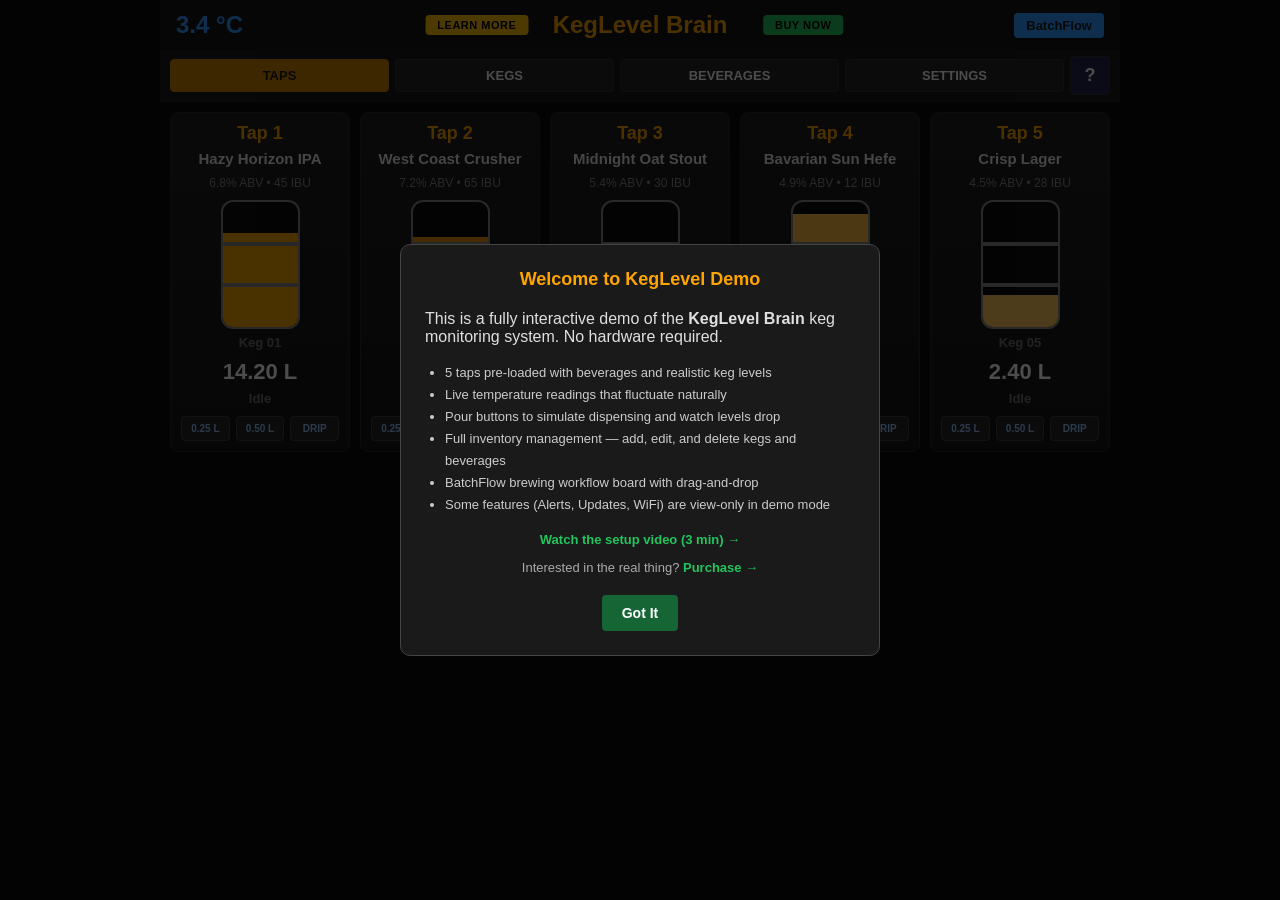
==== index.html @ 8a935788 "Udated to align with production app" ====
<!DOCTYPE html>
<html lang="en">
<head>
  <meta charset="UTF-8">
  <meta name="viewport" content="width=device-width, initial-scale=1.0">
  <title>KegLevel Demo</title>
  <link rel="icon" href="assets/beer-keg.ico" type="image/x-icon">
  <link rel="icon" href="assets/beer-keg.png" type="image/png" sizes="32x32">
  <link rel="apple-touch-icon" href="assets/beer-keg.png">
  <link rel="stylesheet" href="style.css">
</head>
<body>
  <div id="app">
    <!-- Main header -->
    <header class="main-header">
      <span id="temp" class="temp"></span>
      <a class="btn-learn-more demo-badge-left" href="https://www.youtube.com/watch?v=PLACEHOLDER" target="_blank">LEARN MORE</a>
      <h1 id="brand">KegLevel Brain</h1>
      <a class="btn-purchase demo-badge-right" href="https://keglevelmonitor.github.io/keglevel-demo/purchase.html" target="_blank">BUY NOW</a>
      <button class="btn-batchflow" id="btn-batchflow">BatchFlow</button>
    </header>
    <input type="hidden" id="pico-ip" />

    <!-- Top navigation -->
    <nav class="top-nav">
      <button id="btn-nav-taps" class="nav-btn active">TAPS</button>
      <button id="btn-nav-kegs" class="nav-btn">KEGS</button>
      <button id="btn-nav-beverages" class="nav-btn">BEVERAGES</button>
      <button id="btn-nav-settings" class="nav-btn">SETTINGS</button>
      <button class="help-btn" title="Help">?</button>
    </nav>

    <!-- Dashboard screen -->
    <main id="dashboard-screen" class="screen">
      <div class="tap-grid" id="tap-grid"><!-- Tap cards rendered by JS --></div>
    </main>

    <!-- Kegs screen -->
    <main id="kegs-screen" class="screen hidden">
      <header class="screen-header">
        <h2>Kegs</h2>
      </header>
      <div class="sub-action-bar">
        <button id="btn-add-keg" class="sub-btn sub-btn-green">+ ADD NEW</button>
      </div>
      <div class="screen-content">
        <div class="list-header list-header-kegs">
          <span>Keg Name</span>
          <span>Contents</span>
          <span>Tap</span>
          <span>Actions</span>
        </div>
        <div id="keg-list" class="list-body"><!-- Rendered by JS --></div>
      </div>
    </main>

    <!-- Beverages screen -->
    <main id="beverages-screen" class="screen hidden">
      <header class="screen-header">
        <h2>Beverages</h2>
      </header>
      <div class="sub-action-bar">
        <button id="btn-add-beverage" class="sub-btn sub-btn-green">+ ADD NEW</button>
      </div>
      <div class="screen-content">
        <div class="list-header list-header-bevs">
          <span>Beverage Name</span>
          <span>ABV</span>
          <span>IBU</span>
          <span>SRM</span>
          <span>Actions</span>
        </div>
        <div id="beverage-list" class="list-body"><!-- Rendered by JS --></div>
      </div>
    </main>

    <!-- Edit modals -->
    <div id="modal-keg" class="modal hidden">
      <div class="modal-content">
        <div class="modal-loading-overlay"><div class="modal-loading-spinner"></div></div>
        <h3 id="modal-keg-title">Edit Keg</h3>
        <form id="form-keg">
          <input type="hidden" id="keg-id" />
          <label>Name</label>
          <p id="keg-name-readonly" class="keg-name-readonly"></p>
          <label>Beverage</label>
          <select id="keg-beverage"></select>
          <div class="keg-form-row">
            <div class="keg-field">
              <label>Empty (Tare) (kg)</label>
              <input type="number" id="keg-tare" min="0" max="20" step="0.1" value="4.5" inputmode="decimal" />
            </div>
            <div class="keg-field">
              <label>Max Capacity (<span id="max-cap-unit">L</span>)</label>
              <input type="number" id="keg-max-capacity" min="0" max="60" step="0.1" value="19" inputmode="decimal" />
            </div>
          </div>
          <div class="keg-form-row">
            <div class="keg-field">
              <label>Total Weight (kg)</label>
              <input type="number" id="keg-total-weight" min="0" max="80" step="0.1" value="23.5" inputmode="decimal" />
            </div>
            <div class="keg-field">
              <label>Volume at Fill <span class="calc-hint">(calc @ 1.014 SG)</span></label>
              <p id="keg-volume-at-fill" class="keg-calc-readonly">0.00 L</p>
            </div>
          </div>
          <label>Tap</label>
          <select id="keg-tap">
            <option value="-1">Unassigned</option>
            <option value="0">Tap 1</option>
            <option value="1">Tap 2</option>
            <option value="2">Tap 3</option>
            <option value="3">Tap 4</option>
            <option value="4">Tap 5</option>
          </select>
          <div class="modal-actions">
            <button type="button" class="btn-cancel">Cancel</button>
            <button type="submit" class="btn-save">Save</button>
          </div>
        </form>
      </div>
    </div>

    <div id="modal-beverage" class="modal hidden">
      <div class="modal-content">
        <div class="modal-loading-overlay"><div class="modal-loading-spinner"></div></div>
        <h3 id="modal-beverage-title">Edit Beverage</h3>
        <form id="form-beverage">
          <input type="hidden" id="bev-id" />
          <label>Name</label>
          <input type="text" id="bev-name" required placeholder="American IPA" />
          <label>ABV</label>
          <input type="number" id="bev-abv" min="0" max="20" step="0.1" placeholder="6.5" />
          <label>IBU</label>
          <input type="number" id="bev-ibu" min="0" max="120" step="1" placeholder="55" />
          <label>Color (SRM)</label>
          <div class="bev-srm-row">
            <input type="number" id="bev-srm" min="0" max="40" step="1" placeholder="5" inputmode="numeric" />
            <div id="bev-srm-swatch" class="bev-srm-swatch" title="Beer color preview"></div>
          </div>
          <div class="modal-actions">
            <button type="button" class="btn-cancel">Cancel</button>
            <button type="submit" class="btn-save">Save</button>
          </div>
        </form>
      </div>
    </div>

    <!-- Select Keg for Tap modal -->
    <div id="modal-tap-select" class="modal hidden">
      <div class="modal-content modal-tap-select">
        <div class="modal-loading-overlay"><div class="modal-loading-spinner"></div></div>
        <h3 id="tap-select-title">Select Keg for Tap 1</h3>
        <div id="tap-select-list" class="tap-select-list"></div>
        <button id="tap-select-cancel" class="btn-cancel tap-select-cancel">Cancel</button>
      </div>
    </div>


    <!-- Calibrate sub-modal (Keg Kicked) -->
    <div id="modal-calibrate" class="modal hidden">
      <div class="modal-content">
        <div class="modal-loading-overlay"><div class="modal-loading-spinner"></div></div>
        <h3 id="calibrate-title">Calibration Data</h3>
        <div class="calibrate-grid">
          <span>Starting Volume:</span><span id="cal-start-vol">—</span>
          <span>Total Pulses:</span><span id="cal-total-pulses">—</span>
          <span>Current K-Factor:</span><span id="cal-old-k">—</span>
          <span class="cal-new-label">CALCULATED NEW K-FACTOR:</span><span id="cal-new-k" class="cal-new-value">—</span>
        </div>
        <label class="cal-confirm-label">
          <input type="checkbox" id="cal-confirm-chk" />
          This keg is empty and was fully dispensed from this tap.
        </label>
        <div class="modal-actions">
          <button type="button" class="btn-cancel" id="cal-cancel">Cancel</button>
          <button type="button" class="btn-save" id="cal-save">SAVE CALIBRATION & RESET</button>
        </div>
      </div>
    </div>

    <!-- Mark Empty sub-modal -->
    <div id="modal-mark-empty" class="modal hidden">
      <div class="modal-content">
        <div class="modal-loading-overlay"><div class="modal-loading-spinner"></div></div>
        <h3>Mark Keg Empty</h3>
        <p>Zero this keg's volume and assign Empty?</p>
        <p id="mark-empty-keg-name" class="keg-name-highlight"></p>
        <div class="modal-actions">
          <button type="button" class="btn-cancel" id="mark-empty-cancel">Cancel</button>
          <button type="button" class="btn-save" id="mark-empty-confirm">Confirm</button>
        </div>
      </div>
    </div>

    <!-- Settings screen -->
    <main id="settings-screen" class="screen hidden">
      <header class="settings-header">
        <h2>Settings</h2>
      </header>
      <div class="settings-tabs">
        <button class="settings-tab-btn active" data-settings-tab="system">SYSTEM</button>
        <button class="settings-tab-btn" data-settings-tab="alerts">NOTIFICATIONS</button>
        <button class="settings-tab-btn" data-settings-tab="updates">UPDATES</button>
        <button class="settings-tab-btn" data-settings-tab="about">ABOUT</button>
        <button class="settings-tab-btn" data-settings-tab="calibration">CALIBRATION</button>
      </div>
      <div id="settings-sub-actions" class="sub-action-bar hidden">
        <button id="settings-alerts-test" class="sub-btn hidden" disabled>TEST SEND</button>
        <button id="settings-alerts-save" class="sub-btn hidden" disabled>SAVE</button>
        <button id="settings-check" class="sub-btn hidden" disabled>CHECK</button>
        <button id="settings-install" class="sub-btn hidden" disabled>INSTALL</button>
        <button id="settings-restart" class="sub-btn sub-btn-reload hidden" disabled>RELOAD</button>
        <button id="settings-cal-save" class="sub-btn hidden" disabled>SAVE CALIBRATION</button>
        <button id="settings-cal-reset" class="sub-btn hidden">RESET PULSES</button>
        <button id="settings-cal-default" class="sub-btn hidden" disabled>SET TO DEFAULT</button>
      </div>
      <div class="settings-content">
        <!-- SYSTEM tab -->
        <div id="settings-system" class="settings-pane active">
          <div class="system-section">
            <div class="system-row">
              <label for="active-taps">Active Taps</label>
              <select id="active-taps" title="Number of active taps">
                <option value="1">1</option>
                <option value="2">2</option>
                <option value="3">3</option>
                <option value="4">4</option>
                <option value="5" selected>5</option>
              </select>
            </div>
            <div class="system-row">
              <label for="units">Units</label>
              <select id="units" title="Volume display units">
                <option value="metric" selected>L (Metric)</option>
                <option value="imperial">Gal (Imperial)</option>
              </select>
            </div>
            <div class="system-row">
              <label for="leak-detection">Leak Detection</label>
              <input type="checkbox" id="leak-detection" checked />
            </div>
            <div class="wifi-mode-section demo-disabled">
              <label>Change how the Pico web page is accessed:</label>
              <div class="wifi-mode-buttons">
                <button id="btn-enable-wifi" class="btn-wifi-reset" disabled>Enable Network Mode</button>
                <button id="btn-enable-standalone" class="btn-wifi-reset" disabled>Enable Standalone Mode</button>
              </div>
            </div>
          </div>
        </div>
        <!-- ALERTS tab -->
        <div id="settings-alerts" class="settings-pane demo-disabled">
          <div id="ap-alerts-notice" class="ap-mode-notice hidden">
            Notifications are not available because the Pico is in Standalone mode and is not connected to the Internet. To use the notifications feature, you must switch the mode to Network on the System Settings page. The WiFi network must have Internet access, and the Pico must remain in Network mode for the notifications feature to work.
          </div>
          <p class="alerts-note">Note &mdash; Notifications require a free account at mailgun.com. See <strong>?</strong> Help for information and instructions.</p>
          <div class="alerts-section">
            <h3>Scheduled Notifications</h3>
            <label>Notification Frequency</label>
            <select id="alerts-frequency" disabled>
              <option value="none">None</option>
              <option value="hourly">Hourly</option>
              <option value="daily" selected>Daily</option>
              <option value="weekly">Weekly</option>
            </select>
            <label>Mailgun API Key</label>
            <input type="password" id="alerts-api-key" value="key-demo1234567890" disabled />
            <label>Mailgun Domain</label>
            <input type="text" id="alerts-domain" value="sandbox.mailgun.org" disabled />
            <label>From Email</label>
            <input type="email" id="alerts-from" value="keglevel@sandbox.mailgun.org" disabled />
            <label>Recipient Email</label>
            <input type="email" id="alerts-to" value="brewer@example.com" disabled />
          </div>
          <div class="alerts-section">
            <h3>Conditional Notifications</h3>
            <label>Low Volume Alert <span id="alerts-low-vol-label">(2.50 L)</span></label>
            <input type="range" id="alerts-low-vol" min="0" max="5" step="0.25" value="2.5" disabled />
            <label>Low Temp Alert <span id="alerts-low-temp-label">(33 °F)</span></label>
            <input type="range" id="alerts-low-temp" min="27" max="45" step="1" value="33" disabled />
            <label>High Temp Alert <span id="alerts-high-temp-label">(45 °F)</span></label>
            <input type="range" id="alerts-high-temp" min="0" max="61" step="1" value="45" disabled />
          </div>
        </div>
        <!-- UPDATES tab -->
        <div id="settings-updates" class="settings-pane demo-disabled">
          <div id="ap-updates-notice" class="ap-mode-notice hidden">
            Firmware Updates are not available because the Pico is in Standalone mode and is not connected to the Internet. To update the firmware, you must switch the mode to Network on the System Settings page and the WiFi network must have Internet access.
          </div>
          <p class="updates-version" id="updates-version">Firmware: 1.5.0-demo</p>
          <p class="updates-note" id="updates-note">Web UI is served from the Pico and updates with firmware.</p>
          <pre id="updates-log" class="updates-log">Demo connected. If Pico were connected the current firmware revision would be shown here.</pre>
          <div class="ota-progress-bar">
            <div class="ota-progress-fill" id="ota-progress-fill"></div>
          </div>
        </div>
        <!-- ABOUT tab -->
        <div id="settings-about" class="settings-pane">
          <div class="about-section">
            <h3>KegLevel Brands</h3>
            <p>KettleBrain(c), FermVault(c), KegLevel(c), BatchFlow(c), and TempMonitor(c) names, texts, UI/UX and program code are copyrighted. This material and all components of this program are protected by copyright law. Unauthorized use, duplication, or distribution is strictly prohibited.</p>
          </div>
          <div class="about-section about-support-row">
            <div>
              <h3>Support This App</h3>
              <p>This App took hundreds of hours to develop, test, and optimize. Please consider supporting this App with a donation so continuous improvements can be made. If you wish to receive customer support via email, please make a reasonable donation. Customer support requests without a donation may not be considered.</p>
            </div>
            <img src="assets/support.gif" alt="Support" class="about-support-img" />
          </div>
          <div class="about-section">
            <h3>Acknowledgements</h3>
            <p>Icons created by Pixel Perfect - Flaticon<br><a href="https://www.flaticon.com/free-icons/update" target="_blank" rel="noopener">https://www.flaticon.com/free-icons/update</a></p>
          </div>
        </div>
        <!-- CALIBRATION tab -->
        <div id="settings-calibration" class="settings-pane">
          <p class="cal-instructions" id="cal-instructions">Select a tap for calibration. Pour only from that tap.</p>
          <div class="cal-tap-buttons" id="cal-tap-buttons"></div>
          <div class="cal-main">
            <label>Measured Volume</label>
            <div class="cal-volume-row">
              <button type="button" id="cal-vol-minus" class="btn-cal-adjust">−</button>
              <input type="range" id="cal-vol-slider" min="0" max="1000" step="10" value="0" />
              <button type="button" id="cal-vol-plus" class="btn-cal-adjust">+</button>
            </div>
            <span id="cal-vol-display">0 mL</span>
            <div class="cal-data-row">
              <div class="cal-data-block">
                <label>Pulses</label>
                <span id="cal-pulses" class="cal-pulses">0</span>
              </div>
              <div class="cal-data-block">
                <label>New K-Factor</label>
                <input type="number" id="cal-k-input" min="100" value="2900" disabled />
              </div>
              <div class="cal-data-block">
                <label>Current K-Factor</label>
                <span id="cal-current-k" class="cal-current-k">—</span>
              </div>
            </div>
            <label class="cal-checkbox-label">
              <input type="checkbox" id="cal-deduct-inventory" />
              Deduct volume from Inventory?
            </label>
          </div>
        </div>
      </div>
    </main>

    <!-- WiFi mode switch confirm modal -->
    <div id="modal-wifi-reset" class="modal hidden">
      <div class="modal-content modal-confirm">
        <p id="wifi-reset-msg"></p>
        <p style="color:#ffc107;font-size:13px">The Pico will reboot immediately.</p>
        <div class="modal-actions">
          <button type="button" class="btn-cancel" id="btn-wifi-reset-cancel">Cancel</button>
          <button type="button" class="btn-delete" id="btn-wifi-reset-confirm">Switch &amp; Reboot</button>
        </div>
      </div>
    </div>

    <!-- Beverage in-use info modal -->
    <div id="modal-bev-in-use" class="modal hidden">
      <div class="modal-content modal-confirm">
        <p id="bev-in-use-text"></p>
        <div class="modal-actions">
          <button type="button" class="btn-save" id="btn-bev-in-use-ok">OK</button>
        </div>
      </div>
    </div>

    <!-- Confirm delete modal -->
    <div id="modal-confirm" class="modal hidden">
      <div class="modal-content modal-confirm">
        <p id="modal-confirm-text">Are you sure?</p>
        <div class="modal-actions">
          <button type="button" class="btn-cancel">Cancel</button>
          <button type="button" id="btn-confirm-delete" class="btn-delete">Delete</button>
        </div>
      </div>
    </div>

    <!-- Demo splash modal -->
    <div id="modal-demo-splash" class="modal">
      <div class="modal-content modal-splash">
        <h3>Welcome to KegLevel Demo</h3>
        <p>This is a fully interactive demo of the <strong>KegLevel Brain</strong> keg monitoring system. No hardware required.</p>
        <ul class="splash-list">
          <li>5 taps pre-loaded with beverages and realistic keg levels</li>
          <li>Live temperature readings that fluctuate naturally</li>
          <li>Pour buttons to simulate dispensing and watch levels drop</li>
          <li>Full inventory management &mdash; add, edit, and delete kegs and beverages</li>
          <li>BatchFlow brewing workflow board with drag-and-drop</li>
          <li>Some features (Alerts, Updates, WiFi) are view-only in demo mode</li>
        </ul>
        <p class="splash-cta"><a href="https://www.youtube.com/watch?v=PLACEHOLDER" target="_blank">Watch the setup video (3 min) &rarr;</a></p>
        <p class="splash-cta">Interested in the real thing? <a href="https://keglevelmonitor.github.io/keglevel-demo/purchase.html" target="_blank">Purchase &rarr;</a></p>
        <div class="modal-actions">
          <button type="button" class="btn-save" id="btn-splash-dismiss">Got It</button>
        </div>
      </div>
    </div>

  </div>
  <script src="mock-api.js"></script>
  <script src="app.js"></script>
</body>
</html>
---- style.css ----
* {
  box-sizing: border-box;
}

.hidden {
  display: none !important;
}

.modal-loading {
  pointer-events: none;
  opacity: 0.7;
}
.modal-loading .modal-loading-overlay {
  display: flex;
}
.modal-loading-overlay {
  display: none;
  position: absolute;
  inset: 0;
  align-items: center;
  justify-content: center;
  background: rgba(0,0,0,0.4);
  border-radius: inherit;
}
.modal-loading-spinner {
  width: 36px;
  height: 36px;
  border: 3px solid #333;
  border-top-color: #e5a128;
  border-radius: 50%;
  animation: modal-spin 0.8s linear infinite;
}
@keyframes modal-spin {
  to { transform: rotate(360deg); }
}
.btn-saving {
  pointer-events: none;
  opacity: 0.8;
}

body {
  margin: 0;
  font-family: -apple-system, BlinkMacSystemFont, "Segoe UI", Roboto, sans-serif;
  background: #0a0a0a;
  color: #e0e0e0;
  min-height: 100vh;
}

#app {
  width: 100%;
  max-width: 960px;
  margin: 0 auto;
  padding: 0;
  display: flex;
  flex-direction: column;
  min-height: 100vh;
}

/* Status label (used in dev-section) */
.status {
  font-size: 12px;
  color: #555;
}

.status.connected {
  color: #4ade80;
}

.status.offline {
  color: #f87171;
}

.status.searching {
  color: #737373;
}

/* Main header — matches Pico app: solid black bar, centered title, blue temp */
.main-header {
  display: flex;
  justify-content: center;
  align-items: center;
  padding: 0 16px;
  height: 50px;
  background: #141414;
  position: relative;
  flex-shrink: 0;
}

.main-header h1 {
  margin: 0;
  font-size: 24px;
  font-weight: 700;
  color: #ffa500;
  position: absolute;
  left: 50%;
  transform: translateX(-50%);
}

.main-header.offline h1 {
  color: #f87171;
}

.main-header.searching h1 {
  color: #737373;
}

.btn-batchflow {
  margin-left: auto;
  padding: 5px 12px;
  border: none;
  border-radius: 4px;
  background: #3399ff;
  color: #1a1a1a;
  font-size: 13px;
  font-weight: 700;
  cursor: pointer;
  white-space: nowrap;
}
.btn-batchflow:hover { background: #5cb0ff; }

.temp {
  font-size: 24px;
  font-weight: 700;
  color: #3399ff;
  margin-right: auto;
}

/* Screens */
.screen {
  display: flex;
  flex-direction: column;
  min-height: 0;
}

.screen {
  flex: 1;
}

.screen.hidden {
  display: none;
}

/* Tap grid — fixed column count, centered, max 180px per card, squishes on narrow screens */
.tap-grid {
  display: grid;
  grid-template-columns: repeat(var(--active-taps, 5), minmax(0, 180px));
  justify-content: center;
  gap: 10px;
  padding: 10px;
  flex: 1;
  align-content: start;
}

.tap-card {
  cursor: pointer;
  background: #1a1a1a;
  border: 1px solid #2a2a2a;
  border-radius: 8px;
  padding: 10px;
  display: flex;
  flex-direction: column;
  gap: 6px;
  min-height: 340px;
  background: linear-gradient(180deg, #1f1f1f 0%, #141414 100%);
}

.tap-card.pouring {
  border-color: #22c55e;
  box-shadow: 0 0 16px rgba(34, 197, 94, 0.25);
}

.tap-card.offline {
  border-color: #222;
  opacity: 0.6;
}

/* Tap label — bold orange like Pico app */
.tap-card .tap-label {
  font-size: 18px;
  font-weight: 700;
  color: #ffa500;
  text-align: center;
}

.tap-card .beverage-name {
  font-size: 15px;
  font-weight: 600;
  color: #e8e8e8;
  text-align: center;
  min-height: 20px;
}

.tap-card .stats {
  font-size: 12px;
  color: #888;
  text-align: center;
  min-height: 18px;
}

/* Vertical keg gauge — silhouette with rounded ends, fill from bottom */
.tap-card .level-gauge {
  flex: 1;
  min-height: 95px;
  background: #0d0d0d;
  border-radius: 12px;
  overflow: hidden;
  position: relative;
  border: 2px solid #888;
  align-self: center;
  width: 50%;
  max-width: 80px;
}

.tap-card .level-gauge .level-fill {
  position: absolute;
  bottom: 0;
  left: 0;
  right: 0;
  background: #E5A128; /* fallback; overridden by SRM-based inline style */
  transition: height 0.3s ease;
  z-index: 0;
}

/* Double horizontal lines at 33% and 66% — always on top, solid light gray */
.tap-card .level-gauge::before,
.tap-card .level-gauge::after {
  content: '';
  position: absolute;
  left: -4px;
  right: -4px;
  height: 2px;
  background: #888;
  box-shadow: 0 2px 0 #888;
  pointer-events: none;
  z-index: 1;
}

.tap-card .level-gauge::before {
  bottom: 33.33%;
}

.tap-card .level-gauge::after {
  bottom: 66.66%;
}

.tap-card .keg-label {
  font-size: 13px;
  font-weight: 600;
  color: #737373;
  text-align: center;
  min-height: 18px;
}

.tap-card .remaining {
  font-size: 22px;
  font-weight: 700;
  color: #fff;
  text-align: center;
}

.tap-card .status {
  font-size: 13px;
  font-weight: 600;
  text-align: center;
}

.tap-card .status.idle {
  color: #737373;
}

.tap-card .status.pouring {
  color: #22c55e;
}

.tap-card .status.offline {
  color: #f87171;
}

.tap-card .pour-buttons {
  display: flex;
  gap: 6px;
  margin-top: 4px;
  flex-wrap: wrap;
}

.tap-card button.pour-btn {
  flex: 1;
  min-width: 0;
  padding: 6px 4px;
  font-size: 10px;
  font-weight: 600;
  background: #252525;
  color: #93c5fd;
  border: 1px solid #404040;
  border-radius: 4px;
  cursor: pointer;
}

.tap-card button.pour-btn:hover:not(:disabled) {
  background: #333;
  color: #bfdbfe;
}

.tap-card button.pour-btn:disabled {
  opacity: 0.4;
  cursor: not-allowed;
}

.tap-card.offline button.pour-btn {
  opacity: 0.4;
  pointer-events: none;
}

/* Top navigation bar */
.top-nav {
  display: flex;
  align-items: center;
  padding: 6px 10px;
  gap: 6px;
  background: #1a1a1a;
  border-bottom: 1px solid #262626;
  flex-shrink: 0;
}

.top-nav .nav-btn {
  flex: 1;
  padding: 8px 4px;
  font-size: 13px;
  font-weight: 700;
  color: #fff;
  background: #252525;
  border: 1px solid #333;
  border-radius: 4px;
  cursor: pointer;
}

.top-nav .nav-btn:hover:not(:disabled) {
  background: #333;
}

.top-nav .nav-btn.active {
  background: #cc8400;
  color: #1a1a1a;
  border-color: #cc8400;
}

.top-nav .nav-btn:disabled {
  opacity: 0.6;
  cursor: default;
}

.top-nav .help-btn {
  width: 40px;
  padding: 8px 0;
  font-size: 18px;
  font-weight: 700;
  color: #fff;
  background: #26264d;
  border: 1px solid #333;
  border-radius: 4px;
  cursor: pointer;
}

.top-nav .help-btn:hover {
  background: #333366;
}

/* Sub-action bar — context-sensitive buttons beneath tab rows */
.sub-action-bar {
  display: flex;
  align-items: center;
  justify-content: flex-end;
  gap: 8px;
  padding: 8px 16px;
  background: #1e1e1e;
  border-bottom: 1px solid #2a2a2a;
  flex-shrink: 0;
}

.sub-action-bar.hidden {
  display: none;
}

.sub-btn {
  padding: 8px 16px;
  font-size: 13px;
  font-weight: 700;
  background: #252525;
  color: #e0e0e0;
  border: 1px solid #333;
  border-radius: 4px;
  cursor: pointer;
}

.sub-btn:hover:not(:disabled) {
  background: #333;
}

.sub-btn:disabled {
  opacity: 0.5;
  cursor: not-allowed;
}

.sub-btn-green {
  background: #166534;
  color: #fff;
  border: none;
}

.sub-btn-green:hover:not(:disabled) {
  background: #15803d;
}

.sub-btn-reload {
  background: #f59e0b;
  color: #1a1a1a;
  border: none;
}

.sub-btn-reload:hover:not(:disabled) {
  background: #fbbf24;
}

/* Screen headers (Kegs, Beverages) */
.screen-header {
  padding: 16px;
  background: #141414;
  border-bottom: 1px solid #222;
}

.screen-header h2 {
  margin: 0;
  font-size: 20px;
  font-weight: 700;
  color: #ffa500;
}

.screen-content {
  flex: 1;
  overflow: auto;
  padding: 16px;
}

.list-header {
  display: grid;
  gap: 12px;
  padding: 10px 12px;
  font-size: 13px;
  font-weight: 700;
  color: #888;
  border-bottom: 1px solid #333;
}

.list-header-kegs {
  grid-template-columns: 1fr 1fr 80px 120px;
}

.list-header-bevs {
  grid-template-columns: 1fr 60px 60px 50px 120px;
}

.list-body {
  margin-top: 8px;
}

.list-row {
  display: grid;
  gap: 12px;
  padding: 12px;
  align-items: center;
  background: #1a1a1a;
  border: 1px solid #2a2a2a;
  border-radius: 6px;
  margin-bottom: 8px;
  cursor: pointer;
}

.list-row:hover {
  background: #222;
  border-color: #444;
}

.list-row-keg {
  grid-template-columns: 1fr 1fr 80px 120px;
}

.list-row-bev {
  grid-template-columns: 1fr 60px 60px 50px 120px;
}

.list-row .row-name {
  font-weight: 600;
  color: #e0e0e0;
}

.list-row .row-meta {
  font-size: 14px;
  color: #888;
}

.list-row .row-actions {
  display: flex;
  gap: 8px;
}

.list-row .btn-edit,
.list-row .btn-delete {
  padding: 6px 12px;
  font-size: 12px;
  font-weight: 600;
  border-radius: 4px;
  border: none;
  cursor: pointer;
}

.list-row .btn-edit {
  background: #333;
  color: #93c5fd;
}

.list-row .btn-edit:hover {
  background: #444;
}

.list-row .btn-delete {
  background: #4a1515;
  color: #f87171;
}

.list-row .btn-delete:hover {
  background: #6b2020;
}


.keg-name-readonly {
  margin: 0 0 16px 0;
  padding: 10px 12px;
  background: #252525;
  border: 1px solid #444;
  border-radius: 4px;
  color: #e0e0e0;
  font-size: 14px;
}

.keg-calc-readonly {
  margin: 0 0 16px 0;
  padding: 10px 12px;
  background: #252525;
  border: 1px solid #444;
  border-radius: 4px;
  color: #22c55e;
  font-size: 16px;
  font-weight: 600;
}

.calc-hint {
  font-size: 12px;
  font-weight: 400;
  color: #666;
}

/* Keg modal: two-column rows for compact layout */
.keg-form-row {
  display: flex;
  gap: 12px;
  margin-bottom: 12px;
}

.keg-field {
  flex: 1;
  min-width: 0;
}

#form-keg .keg-field input,
#form-keg .keg-field .keg-calc-readonly {
  margin-bottom: 0;
}

/* Modals */
.modal {
  position: fixed;
  inset: 0;
  background: rgba(0, 0, 0, 0.7);
  display: flex;
  align-items: center;
  justify-content: center;
  z-index: 1000;
}

.modal.hidden {
  display: none;
}

.modal-content {
  position: relative;
  background: #1a1a1a;
  border: 1px solid #444;
  border-radius: 10px;
  padding: 24px;
  width: 90%;
  max-width: 400px;
  max-height: calc(100vh - 48px);
  overflow-y: auto;
}

.modal-content h3 {
  margin: 0 0 20px 0;
  font-size: 18px;
  color: #ffa500;
}

.modal-content label {
  display: block;
  font-size: 12px;
  font-weight: 600;
  color: #888;
  margin-bottom: 4px;
}

.modal-content input,
.modal-content select {
  width: 100%;
  padding: 10px 12px;
  margin-bottom: 16px;
  font-size: 14px;
  background: #252525;
  border: 1px solid #444;
  border-radius: 4px;
  color: #e0e0e0;
}

.modal-content select {
  cursor: pointer;
}

/* Beverage modal: Color (SRM) row with swatch */
.bev-srm-row {
  display: flex;
  align-items: center;
  gap: 12px;
  margin-bottom: 16px;
}

.bev-srm-row input {
  flex: 1;
  margin-bottom: 0;
}

.bev-srm-swatch {
  width: 48px;
  height: 48px;
  min-width: 48px;
  border-radius: 6px;
  border: 1px solid #444;
  background: #E5A128;
}

.modal-actions {
  display: flex;
  gap: 12px;
  justify-content: flex-end;
  margin-top: 20px;
}

.modal-actions .btn-cancel,
.modal-actions .btn-save,
.modal-actions .btn-delete {
  padding: 10px 20px;
  font-size: 14px;
  font-weight: 600;
  border-radius: 4px;
  cursor: pointer;
}

.modal-actions .btn-cancel {
  background: #333;
  color: #ccc;
  border: 1px solid #444;
}

.modal-actions .btn-cancel:hover {
  background: #444;
}

.modal-actions .btn-save {
  background: #166534;
  color: #fff;
  border: none;
}

.modal-actions .btn-save:hover {
  background: #15803d;
}

.modal-actions .btn-delete {
  background: #991b1b;
  color: #fff;
  border: none;
}

.modal-actions .btn-delete:hover {
  background: #b91c1c;
}

.modal-confirm p {
  margin: 0 0 20px 0;
  color: #e0e0e0;
}

.list-error {
  color: #f87171;
  padding: 16px;
}

/* Tap selector modal */
.modal-tap-select .tap-select-list {
  max-height: 320px;
  overflow-y: auto;
  margin-bottom: 16px;
}
.tap-select-loading {
  padding: 24px;
  text-align: center;
  color: #888;
}

.tap-select-row {
  display: block;
  width: 100%;
  padding: 14px 16px;
  font-size: 16px;
  font-weight: 600;
  color: #e0e0e0;
  background: #252525;
  border: none;
  border-bottom: 1px solid #333;
  cursor: pointer;
  text-align: left;
}

.tap-select-row:hover {
  background: #333;
}

.tap-select-row.tap-select-system {
  background: #2a2a2a;
  color: #93c5fd;
}

.tap-select-cancel {
  width: 100%;
}

/* Calibrate / Mark Empty modals */
.calibrate-grid {
  display: grid;
  grid-template-columns: 1fr auto;
  gap: 12px 24px;
  margin-bottom: 20px;
  font-size: 14px;
}

.calibrate-grid span:first-child {
  color: #888;
}

.calibrate-grid .cal-new-label {
  color: #22c55e;
  font-weight: 700;
}

.cal-new-value {
  font-size: 20px;
  font-weight: 700;
  color: #22c55e;
}

.cal-confirm-label {
  display: flex;
  align-items: center;
  gap: 12px;
  padding: 12px;
  background: rgba(34, 197, 94, 0.2);
  border-radius: 6px;
  margin-bottom: 20px;
  font-size: 14px;
  cursor: pointer;
}

.cal-confirm-label input {
  width: auto;
  margin: 0;
}

.keg-name-highlight {
  font-size: 18px;
  font-weight: 600;
  color: #ffa500;
  margin: 8px 0 20px 0;
}

/* SYSTEM tab — Active Taps, Units, DEMO */
.system-section {
  display: flex;
  flex-direction: column;
  gap: 12px;
}

.system-row {
  display: flex;
  align-items: center;
  gap: 10px;
}

.system-row label {
  font-size: 13px;
  font-weight: 600;
  color: #888;
  min-width: 80px;
}

.system-row select,
.system-row input[type="text"] {
  padding: 6px 10px;
  font-size: 14px;
  background: #1a1a1a;
  border: 1px solid #333;
  border-radius: 4px;
  color: #e0e0e0;
  cursor: pointer;
}


.wifi-mode-section {
  margin-top: 12px;
  padding-top: 12px;
  border-top: 1px solid #333;
}

.wifi-mode-section > label {
  display: block;
  font-size: 13px;
  color: #aaa;
  margin-bottom: 10px;
}

.wifi-mode-buttons {
  display: flex;
  gap: 8px;
}

.btn-wifi-reset {
  padding: 6px 16px;
  font-size: 13px;
  font-weight: 600;
  background: #4a1515;
  color: #f87171;
  border: 1px solid #6b2020;
  border-radius: 4px;
  cursor: pointer;
  flex: 1;
}

.btn-wifi-reset:hover:not(:disabled) {
  background: #6b2020;
}

.btn-wifi-reset:disabled {
  background: #333;
  color: #888;
  border-color: #444;
  cursor: default;
}

.main-header.standalone h1 {
  border: 2px solid #ffa500;
  border-radius: 6px;
  padding: 2px 14px;
}

/* Dev-only section (hidden in production) */
.dev-section {
  margin-top: 20px;
  padding: 12px;
  border: 1px solid #991b1b;
  border-radius: 6px;
}

.dev-label {
  display: block;
  font-size: 11px;
  font-weight: 700;
  color: #f87171;
  margin-bottom: 10px;
  letter-spacing: 0.5px;
}

.btn-connect-dev {
  padding: 6px 14px;
  font-size: 13px;
  font-weight: 600;
  background: #991b1b;
  color: #fff;
  border: none;
  border-radius: 4px;
  cursor: pointer;
}

.btn-connect-dev:hover {
  background: #b91c1c;
}

.dev-section input[type="text"] {
  padding: 6px 10px;
  font-size: 14px;
  background: #1a1a1a;
  border: 1px solid #991b1b;
  border-radius: 4px;
  color: #e0e0e0;
  width: 140px;
}

.dev-section .status {
  display: block;
  margin-top: 8px;
}

/* Settings screen */
.settings-header {
  padding: 16px;
  background: #141414;
  border-bottom: 1px solid #222;
}

.settings-header h2 {
  margin: 0;
  font-size: 20px;
  font-weight: 700;
  color: #ffa500;
}

.settings-tabs {
  display: flex;
  gap: 4px;
  padding: 10px 16px;
  background: #1a1a1a;
  flex-wrap: wrap;
}

.settings-tab-btn {
  padding: 10px 16px;
  font-size: 14px;
  font-weight: 700;
  color: #888;
  background: #252525;
  border: 1px solid #333;
  border-radius: 4px;
  cursor: pointer;
}

.settings-tab-btn:hover {
  color: #ccc;
  background: #333;
}

.settings-tab-btn.active {
  color: #ffa500;
  background: #1a1a1a;
  border-color: #ffa500;
}

.settings-content {
  flex: 1;
  overflow-y: auto;
  padding: 16px;
}

.settings-pane {
  display: none;
}

.settings-pane.active {
  display: block;
}

.alerts-section {
  margin-bottom: 24px;
}

.alerts-section h3 {
  margin: 0 0 12px 0;
  font-size: 16px;
  color: #ffa500;
}

.alerts-section label {
  display: block;
  margin: 12px 0 4px 0;
  font-size: 13px;
  color: #888;
}

.alerts-section input[type="text"],
.alerts-section input[type="email"],
.alerts-section input[type="password"],
.alerts-section select {
  width: 100%;
  max-width: 400px;
  padding: 8px 12px;
  font-size: 14px;
  background: #1a1a1a;
  border: 1px solid #333;
  border-radius: 4px;
  color: #e0e0e0;
}

.alerts-section input[type="range"] {
  width: 100%;
  max-width: 300px;
  margin: 4px 0;
}

.btn-secondary {
  margin-top: 16px;
  padding: 10px 20px;
  font-size: 14px;
  font-weight: 600;
  background: #2a4a6a;
  color: #e0e0e0;
  border: 1px solid #3a5a7a;
  border-radius: 4px;
  cursor: pointer;
}

.btn-secondary:hover {
  background: #3a5a8a;
}

.updates-version {
  font-size: 18px;
  font-weight: 600;
  color: #ffa500;
  margin-bottom: 8px;
}

.updates-note {
  color: #888;
  font-size: 14px;
  margin-bottom: 16px;
}

.ap-mode-notice {
  background: #3a2800;
  border: 1px solid #ffc107;
  border-radius: 8px;
  padding: 12px 16px;
  color: #ffc107;
  font-size: 13px;
  line-height: 1.5;
  margin-bottom: 16px;
}

.updates-log {
  background: #0d0d0d;
  border: 1px solid #333;
  border-radius: 4px;
  padding: 12px;
  font-family: monospace;
  font-size: 12px;
  color: #a0a0a0;
  min-height: 120px;
  max-height: 200px;
  overflow-y: auto;
  white-space: pre-wrap;
  word-break: break-all;
}

.ota-progress-bar {
  margin-top: 10px;
  height: 6px;
  background: #1a1a1a;
  border: 1px solid #333;
  border-radius: 3px;
  overflow: hidden;
}

.ota-progress-fill {
  height: 100%;
  width: 0%;
  background: #22c55e;
  border-radius: 3px;
  transition: width 0.3s ease;
}

.about-section {
  margin-bottom: 24px;
}

.about-support-row {
  display: flex;
  align-items: flex-start;
  gap: 24px;
}

.about-support-row > div {
  flex: 1;
  min-width: 0;
}

.about-support-img {
  width: 140px;
  height: 140px;
  object-fit: contain;
  flex-shrink: 0;
}

.about-section h3 {
  margin: 0 0 8px 0;
  font-size: 16px;
  color: #ffa500;
}

.about-section p {
  margin: 0;
  font-size: 14px;
  color: #ccc;
  line-height: 1.5;
}

.about-section a {
  color: #93c5fd;
  text-decoration: none;
}

.about-section a:hover {
  text-decoration: underline;
}

.cal-instructions {
  margin-bottom: 16px;
  color: #888;
}

.cal-tap-buttons {
  display: flex;
  gap: 8px;
  flex-wrap: wrap;
  margin-bottom: 20px;
}

.cal-tap-btn {
  padding: 12px 20px;
  font-size: 14px;
  font-weight: 600;
  background: #252525;
  color: #888;
  border: 1px solid #333;
  border-radius: 4px;
  cursor: pointer;
}

.cal-tap-btn:hover {
  background: #333;
  color: #ccc;
}

.cal-tap-btn.active {
  background: #2a4a6a;
  color: #93c5fd;
  border-color: #3a5a7a;
}

.cal-tap-btn.pouring {
  background: #1a4a1a;
  color: #22c55e;
  border-color: #2a6a2a;
}

.cal-tap-btn.wrong-pour {
  background: #4a1a1a;
  color: #f87171;
  border-color: #6a2a2a;
}

.cal-tap-column {
  display: flex;
  flex-direction: column;
  align-items: center;
  gap: 6px;
}

.cal-sim-buttons {
  display: flex;
  flex-direction: column;
  gap: 4px;
  width: 100%;
}

.cal-sim-buttons.hidden {
  display: none;
}

.cal-pour-btn {
  padding: 8px 12px;
  font-size: 12px;
  font-weight: 600;
  background: #333;
  color: #93c5fd;
  border: 1px solid #444;
  border-radius: 4px;
  cursor: pointer;
}

.cal-pour-btn:hover {
  background: #444;
}

.cal-main label {
  display: block;
  margin: 12px 0 4px 0;
  font-size: 13px;
  color: #888;
}

.cal-volume-row {
  display: flex;
  align-items: center;
  gap: 8px;
  margin: 4px 0;
}

.cal-volume-row input[type="range"] {
  flex: 1;
  min-width: 0;
}

.btn-cal-adjust {
  padding: 8px 12px;
  font-size: 14px;
  font-weight: 600;
  background: #252525;
  color: #e0e0e0;
  border: 1px solid #333;
  border-radius: 4px;
  cursor: pointer;
}

.btn-cal-adjust:hover {
  background: #333;
}

.cal-data-row {
  display: flex;
  gap: 12px;
  margin: 12px 0 16px 0;
  flex-wrap: wrap;
}

.cal-data-block {
  display: flex;
  flex-direction: column;
  gap: 4px;
  flex: 1;
  min-width: 100px;
}

.cal-data-block label {
  font-size: 13px;
  color: #888;
  margin: 0;
}

.cal-pulses {
  font-size: 24px;
  font-weight: 700;
  color: #ffa500;
}

.cal-data-block #cal-k-input {
  width: 100%;
  max-width: 120px;
  padding: 8px 12px;
  font-size: 16px;
  font-weight: 600;
  background: #252525;
  border: 1px solid #444;
  border-radius: 4px;
  color: #e0e0e0;
}

.cal-data-block #cal-k-input:not(:disabled)::-webkit-outer-spin-button,
.cal-data-block #cal-k-input:not(:disabled)::-webkit-inner-spin-button {
  opacity: 1;
}

.cal-data-block #cal-k-input:disabled {
  opacity: 0.7;
  cursor: not-allowed;
}

.cal-current-k {
  font-size: 18px;
  font-weight: 600;
  color: #ffa500;
}

.cal-checkbox-label {
  display: flex;
  align-items: center;
  gap: 8px;
  cursor: pointer;
  margin-top: 16px;
}

.cal-checkbox-label input {
  width: auto;
  margin: 0;
}

/* Leak detection */
.tap-card .status.leak { color: #f59e0b; font-weight: 700; }
.tap-card.leak { border-color: #f59e0b; box-shadow: 0 0 8px rgba(245,158,11,.35); }

/* Drip test button */
.pour-btn.drip-btn {
  background: #292524;
  border-color: #57534e;
  color: #a8a29e;
}
.pour-btn.drip-btn.dripping {
  background: #78350f;
  border-color: #f59e0b;
  color: #fbbf24;
  animation: drip-pulse 1.2s ease-in-out infinite;
}
@keyframes drip-pulse {
  0%, 100% { opacity: 1; }
  50% { opacity: .55; }
}

/* Demo badge & notice */
.demo-badge {
  background: #ffc107;
  color: #000;
  font-size: 11px;
  font-weight: 700;
  padding: 2px 8px;
  border-radius: 4px;
  letter-spacing: 1px;
  vertical-align: middle;
  flex-shrink: 0;
  position: absolute;
  z-index: 1;
}
.demo-badge-left {
  left: 33%;
  transform: translateX(-50%);
}
.demo-badge-right {
  right: 33%;
  transform: translateX(50%);
}
.demo-disabled {
  opacity: 0.45;
  pointer-events: none;
}

/* Learn More button in header */
.btn-learn-more {
  background: #ffc107;
  color: #000;
  font-size: 11px;
  font-weight: 700;
  padding: 4px 12px;
  border-radius: 4px;
  letter-spacing: 0.5px;
  text-decoration: none;
  position: absolute;
  z-index: 1;
  cursor: pointer;
  transition: background 0.15s;
}
.btn-learn-more:hover {
  background: #ffd54f;
}

/* Purchase button in header */
.btn-purchase {
  background: #22c55e;
  color: #000;
  font-size: 11px;
  font-weight: 700;
  padding: 4px 12px;
  border-radius: 4px;
  letter-spacing: 0.5px;
  text-decoration: none;
  position: absolute;
  z-index: 1;
  cursor: pointer;
  transition: background 0.15s;
}
.btn-purchase:hover {
  background: #4ade80;
}

/* Demo splash modal */
.modal-splash {
  max-width: 480px;
}
.modal-splash h3 {
  text-align: center;
}
.splash-list {
  margin: 12px 0 16px 0;
  padding-left: 20px;
  font-size: 13px;
  line-height: 1.7;
  color: #ccc;
}
.splash-cta {
  text-align: center;
  font-size: 13px;
  color: #aaa;
  margin-top: 8px;
}
.splash-cta a {
  color: #22c55e;
  text-decoration: none;
  font-weight: 600;
}
.splash-cta a:hover {
  text-decoration: underline;
}
.modal-splash .modal-actions {
  justify-content: center;
}
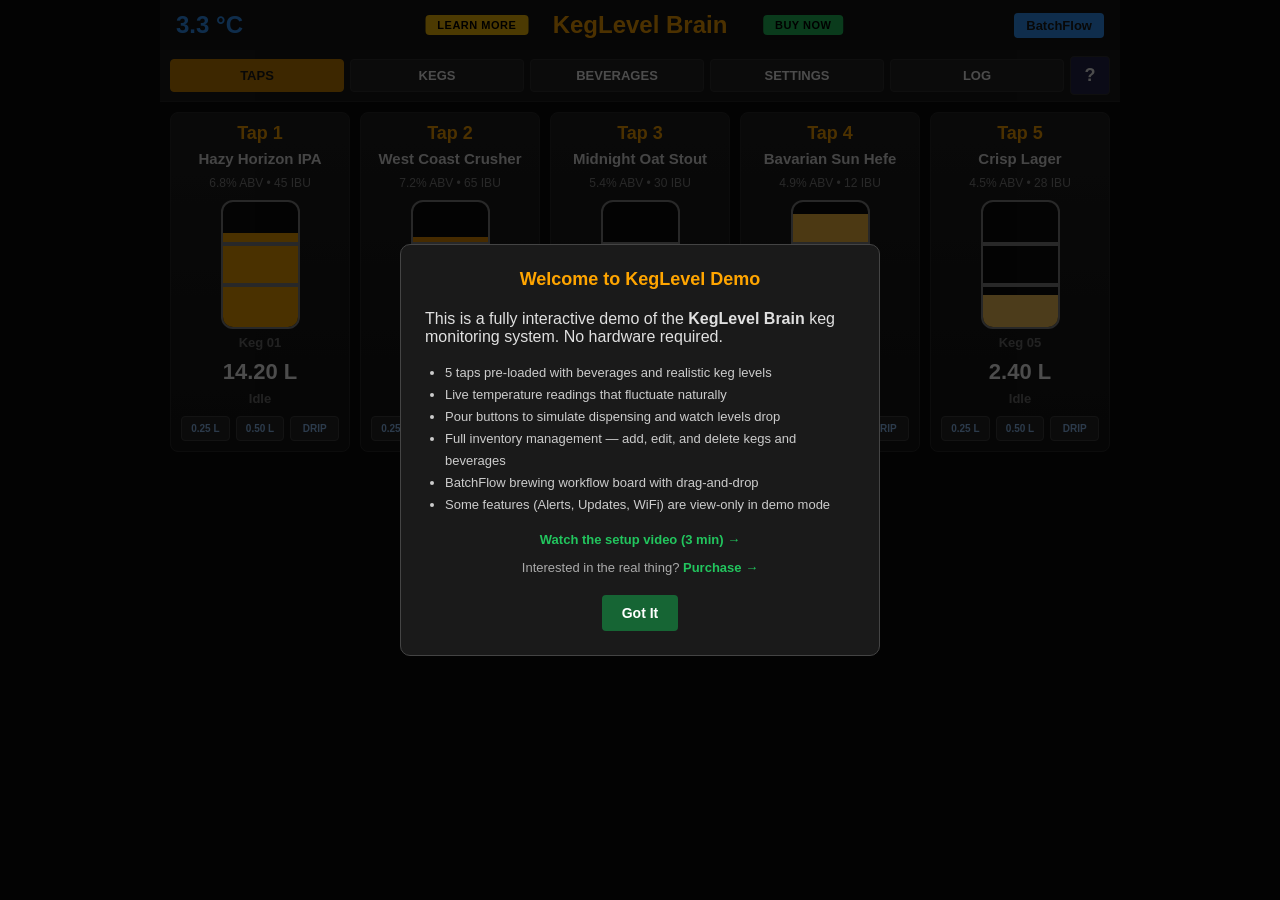
==== commit 2baf77eb: "Many enhancements" ====
--- a/index.html
+++ b/index.html
@@ -27,6 +27,7 @@
       <button id="btn-nav-kegs" class="nav-btn">KEGS</button>
       <button id="btn-nav-beverages" class="nav-btn">BEVERAGES</button>
       <button id="btn-nav-settings" class="nav-btn">SETTINGS</button>
+      <button id="btn-nav-log" class="nav-btn">LOG</button>
       <button class="help-btn" title="Help">?</button>
     </nav>
 
@@ -82,12 +83,12 @@
         <form id="form-keg">
           <input type="hidden" id="keg-id" />
           <label>Name</label>
-          <p id="keg-name-readonly" class="keg-name-readonly"></p>
+          <input type="text" id="keg-name" class="keg-name-input" maxlength="24" autocomplete="off" />
           <label>Beverage</label>
           <select id="keg-beverage"></select>
           <div class="keg-form-row">
             <div class="keg-field">
-              <label>Empty (Tare) (kg)</label>
+              <label>Empty Weight (Tare) (<span id="tare-unit">kg</span>)</label>
               <input type="number" id="keg-tare" min="0" max="20" step="0.1" value="4.5" inputmode="decimal" />
             </div>
             <div class="keg-field">
@@ -97,7 +98,7 @@
           </div>
           <div class="keg-form-row">
             <div class="keg-field">
-              <label>Total Weight (kg)</label>
+              <label>Filled Weight (Total) (<span id="total-weight-unit">kg</span>)</label>
               <input type="number" id="keg-total-weight" min="0" max="80" step="0.1" value="23.5" inputmode="decimal" />
             </div>
             <div class="keg-field">
@@ -242,7 +243,7 @@
               <input type="checkbox" id="leak-detection" checked />
             </div>
             <div class="wifi-mode-section demo-disabled">
-              <label>Change how the Pico web page is accessed:</label>
+              <label>Change how the KegLevel Brain web page is accessed.</label>
               <div class="wifi-mode-buttons">
                 <button id="btn-enable-wifi" class="btn-wifi-reset" disabled>Enable Network Mode</button>
                 <button id="btn-enable-standalone" class="btn-wifi-reset" disabled>Enable Standalone Mode</button>
@@ -256,6 +257,15 @@
             Notifications are not available because the Pico is in Standalone mode and is not connected to the Internet. To use the notifications feature, you must switch the mode to Network on the System Settings page. The WiFi network must have Internet access, and the Pico must remain in Network mode for the notifications feature to work.
           </div>
           <p class="alerts-note">Note &mdash; Notifications require a free account at mailgun.com. See <strong>?</strong> Help for information and instructions.</p>
+          <div class="alerts-section">
+            <h3>Mailgun Credentials</h3>
+            <label>API Key</label>
+            <input type="password" id="alerts-api-key" value="key-demo1234567890" disabled />
+            <label>Sandbox Domain</label>
+            <input type="text" id="alerts-domain" value="sandbox.mailgun.org" disabled />
+            <label>Email Address</label>
+            <input type="email" id="alerts-email" value="brewer@example.com" disabled />
+          </div>
           <div class="alerts-section">
             <h3>Scheduled Notifications</h3>
             <label>Notification Frequency</label>
@@ -265,14 +275,6 @@
               <option value="daily" selected>Daily</option>
               <option value="weekly">Weekly</option>
             </select>
-            <label>Mailgun API Key</label>
-            <input type="password" id="alerts-api-key" value="key-demo1234567890" disabled />
-            <label>Mailgun Domain</label>
-            <input type="text" id="alerts-domain" value="sandbox.mailgun.org" disabled />
-            <label>From Email</label>
-            <input type="email" id="alerts-from" value="keglevel@sandbox.mailgun.org" disabled />
-            <label>Recipient Email</label>
-            <input type="email" id="alerts-to" value="brewer@example.com" disabled />
           </div>
           <div class="alerts-section">
             <h3>Conditional Notifications</h3>
@@ -345,6 +347,38 @@
               Deduct volume from Inventory?
             </label>
           </div>
+        </div>
+      </div>
+    </main>
+
+    <!-- Log screen -->
+    <main id="log-screen" class="screen hidden">
+      <header class="screen-header">
+        <h2>Pour Log</h2>
+      </header>
+      <div class="sub-action-bar">
+        <button id="btn-log-download" class="sub-btn">DOWNLOAD CSV</button>
+      </div>
+      <div class="screen-content">
+        <div class="log-graph-toggle">
+          <button class="log-toggle-btn active" data-view="day">By Day</button>
+          <button class="log-toggle-btn" data-view="tap">By Tap</button>
+        </div>
+        <div id="log-graph" class="log-graph"></div>
+        <div class="log-table-wrap">
+          <table class="log-table" id="log-table">
+            <thead>
+              <tr>
+                <th data-sort="timestamp" class="sortable sort-active sort-desc">Date/Time</th>
+                <th data-sort="tap_index" class="sortable">Tap</th>
+                <th data-sort="keg_name" class="sortable">Keg</th>
+                <th data-sort="beverage_name" class="sortable">Beverage</th>
+                <th data-sort="volume_liters" class="sortable">Volume</th>
+                <th data-sort="duration_s" class="sortable">Duration</th>
+              </tr>
+            </thead>
+            <tbody id="log-tbody"></tbody>
+          </table>
         </div>
       </div>
     </main>
--- a/style.css
+++ b/style.css
@@ -334,7 +334,7 @@
   cursor: pointer;
 }
 
-.top-nav .nav-btn:hover:not(:disabled) {
+.top-nav .nav-btn:hover:not(:disabled):not(.active) {
   background: #333;
 }
 
@@ -342,6 +342,10 @@
   background: #cc8400;
   color: #1a1a1a;
   border-color: #cc8400;
+}
+
+.top-nav .nav-btn.active:hover {
+  color: #fff;
 }
 
 .top-nav .nav-btn:disabled {
@@ -532,10 +536,10 @@
 }
 
 
-.keg-name-readonly {
+.keg-name-input {
   margin: 0 0 16px 0;
   padding: 10px 12px;
-  background: #252525;
+  background: #1e1e1e;
   border: 1px solid #444;
   border-radius: 4px;
   color: #e0e0e0;
@@ -1435,3 +1439,125 @@
   justify-content: center;
 }
 
+
+/* ---- Pour Log ---- */
+
+.log-graph-toggle {
+  display: flex;
+  gap: 4px;
+  margin-bottom: 12px;
+}
+.log-toggle-btn {
+  background: #2a2a2a;
+  color: #aaa;
+  border: 1px solid #444;
+  border-radius: 4px;
+  padding: 6px 14px;
+  font-size: 13px;
+  cursor: pointer;
+}
+.log-toggle-btn.active {
+  background: #3a3a3a;
+  color: #ffc107;
+  border-color: #ffc107;
+}
+
+.log-graph {
+  background: #1a1a1a;
+  border: 1px solid #333;
+  border-radius: 6px;
+  padding: 12px;
+  margin-bottom: 16px;
+  min-height: 120px;
+}
+.log-graph-bar-row {
+  display: flex;
+  align-items: center;
+  margin-bottom: 4px;
+  font-size: 13px;
+}
+.log-graph-label {
+  width: 80px;
+  text-align: right;
+  padding-right: 8px;
+  color: #aaa;
+  flex-shrink: 0;
+  white-space: nowrap;
+  overflow: hidden;
+  text-overflow: ellipsis;
+}
+.log-graph-track {
+  flex: 1;
+  height: 18px;
+  background: #222;
+  border-radius: 3px;
+  overflow: hidden;
+  position: relative;
+}
+.log-graph-fill {
+  height: 100%;
+  border-radius: 3px;
+  min-width: 2px;
+}
+.log-graph-val {
+  width: 60px;
+  text-align: right;
+  padding-left: 6px;
+  color: #ccc;
+  font-size: 12px;
+  flex-shrink: 0;
+}
+.log-graph-empty {
+  color: #666;
+  font-size: 13px;
+  text-align: center;
+  padding: 20px 0;
+}
+
+.log-table-wrap {
+  overflow-x: auto;
+}
+.log-table {
+  width: 100%;
+  border-collapse: collapse;
+  font-size: 13px;
+}
+.log-table th {
+  text-align: left;
+  padding: 8px 6px;
+  border-bottom: 2px solid #444;
+  color: #aaa;
+  font-weight: 600;
+  white-space: nowrap;
+  user-select: none;
+}
+.log-table th.sortable {
+  cursor: pointer;
+}
+.log-table th.sortable:hover {
+  color: #fff;
+}
+.log-table th.sort-active {
+  color: #ffc107;
+}
+.log-table th.sort-active::after {
+  content: ' \25B2';
+  font-size: 10px;
+}
+.log-table th.sort-active.sort-desc::after {
+  content: ' \25BC';
+}
+.log-table td {
+  padding: 6px;
+  border-bottom: 1px solid #2a2a2a;
+  color: #ddd;
+}
+.log-table tr:hover td {
+  background: #252525;
+}
+.log-table .log-no-data {
+  text-align: center;
+  color: #666;
+  padding: 24px 6px;
+}
+
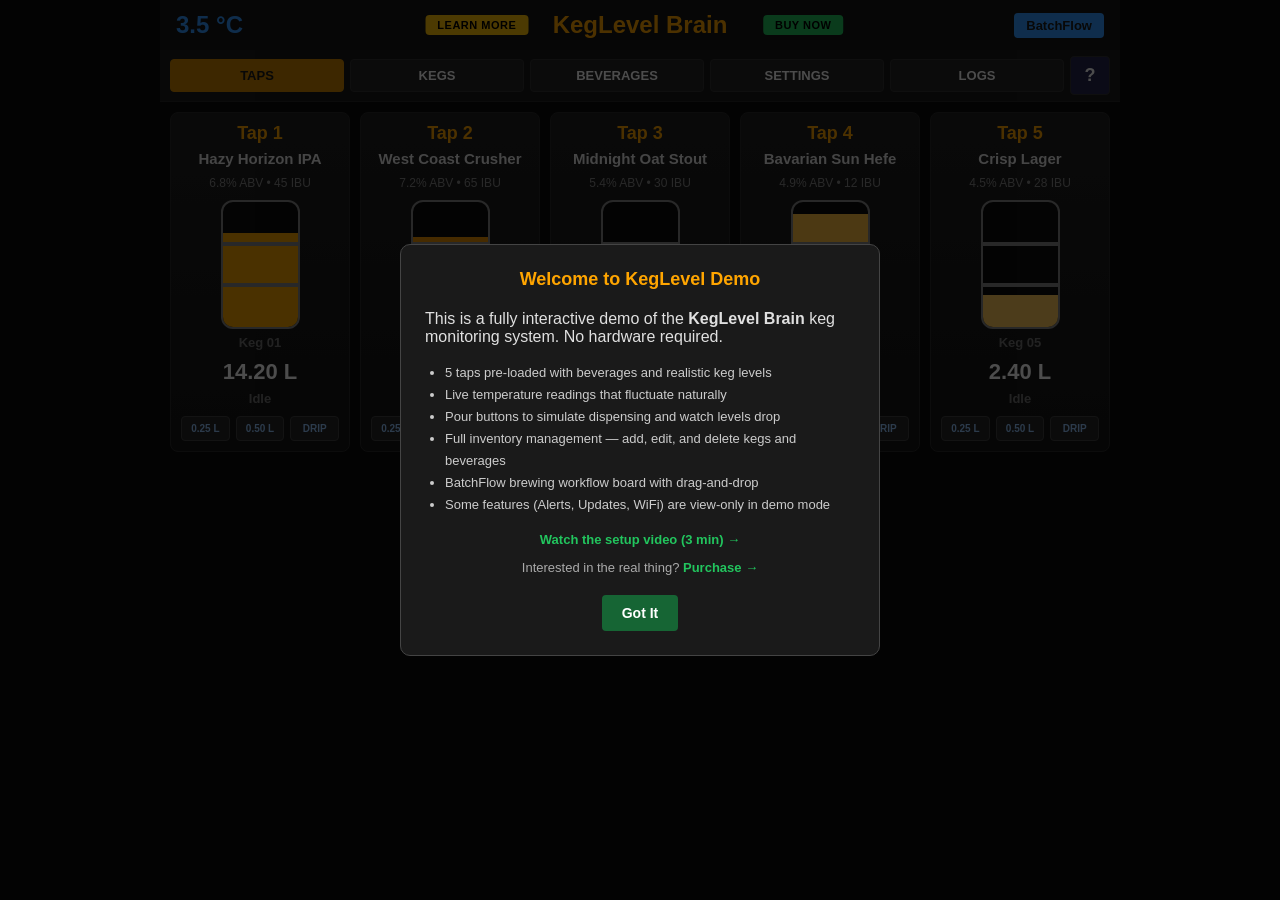
==== commit 72427b52: "Added logging, improved error handling" ====
--- a/index.html
+++ b/index.html
@@ -27,7 +27,7 @@
       <button id="btn-nav-kegs" class="nav-btn">KEGS</button>
       <button id="btn-nav-beverages" class="nav-btn">BEVERAGES</button>
       <button id="btn-nav-settings" class="nav-btn">SETTINGS</button>
-      <button id="btn-nav-log" class="nav-btn">LOG</button>
+      <button id="btn-nav-log" class="nav-btn">LOGS</button>
       <button class="help-btn" title="Help">?</button>
     </nav>
 
@@ -358,6 +358,7 @@
       </header>
       <div class="sub-action-bar">
         <button id="btn-log-download" class="sub-btn">DOWNLOAD CSV</button>
+        <button id="btn-log-clear" class="sub-btn sub-btn-red">CLEAR LOG</button>
       </div>
       <div class="screen-content">
         <div class="log-graph-toggle">
@@ -416,6 +417,17 @@
       </div>
     </div>
 
+    <!-- Confirm clear log modal -->
+    <div id="modal-clear-log" class="modal hidden">
+      <div class="modal-content modal-confirm">
+        <p>Clear the entire pour log? This cannot be undone.</p>
+        <div class="modal-actions">
+          <button type="button" class="btn-cancel" id="btn-clear-log-cancel">Cancel</button>
+          <button type="button" class="btn-delete" id="btn-clear-log-confirm">Clear</button>
+        </div>
+      </div>
+    </div>
+
     <!-- Demo splash modal -->
     <div id="modal-demo-splash" class="modal">
       <div class="modal-content modal-splash">
--- a/style.css
+++ b/style.css
@@ -425,6 +425,16 @@
   background: #fbbf24;
 }
 
+.sub-btn-red {
+  background: #991b1b;
+  color: #fff;
+  border: none;
+}
+
+.sub-btn-red:hover:not(:disabled) {
+  background: #b91c1c;
+}
+
 /* Screen headers (Kegs, Beverages) */
 .screen-header {
   padding: 16px;
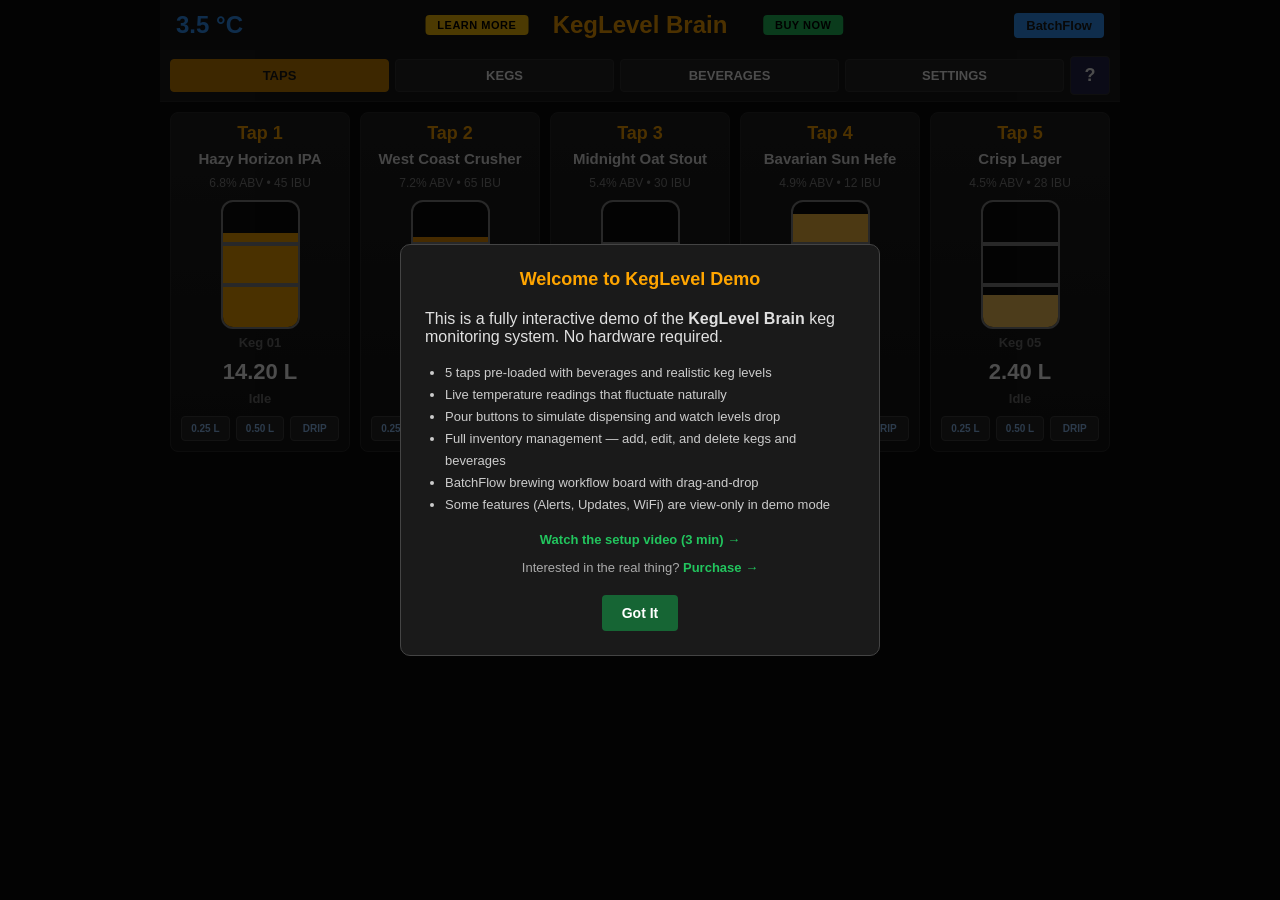
==== commit 0ed8b3fb: "Moved logs to settings menu; deployed help file" ====
--- a/index.html
+++ b/index.html
@@ -27,7 +27,6 @@
       <button id="btn-nav-kegs" class="nav-btn">KEGS</button>
       <button id="btn-nav-beverages" class="nav-btn">BEVERAGES</button>
       <button id="btn-nav-settings" class="nav-btn">SETTINGS</button>
-      <button id="btn-nav-log" class="nav-btn">LOGS</button>
       <button class="help-btn" title="Help">?</button>
     </nav>
 
@@ -206,6 +205,7 @@
         <button class="settings-tab-btn" data-settings-tab="updates">UPDATES</button>
         <button class="settings-tab-btn" data-settings-tab="about">ABOUT</button>
         <button class="settings-tab-btn" data-settings-tab="calibration">CALIBRATION</button>
+        <button class="settings-tab-btn" data-settings-tab="logs">LOGS</button>
       </div>
       <div id="settings-sub-actions" class="sub-action-bar hidden">
         <button id="settings-alerts-test" class="sub-btn hidden" disabled>TEST SEND</button>
@@ -216,6 +216,8 @@
         <button id="settings-cal-save" class="sub-btn hidden" disabled>SAVE CALIBRATION</button>
         <button id="settings-cal-reset" class="sub-btn hidden">RESET PULSES</button>
         <button id="settings-cal-default" class="sub-btn hidden" disabled>SET TO DEFAULT</button>
+        <button id="settings-log-download" class="sub-btn hidden">DOWNLOAD CSV</button>
+        <button id="settings-log-clear" class="sub-btn sub-btn-red hidden">CLEAR LOG</button>
       </div>
       <div class="settings-content">
         <!-- SYSTEM tab -->
@@ -348,38 +350,28 @@
             </label>
           </div>
         </div>
-      </div>
-    </main>
-
-    <!-- Log screen -->
-    <main id="log-screen" class="screen hidden">
-      <header class="screen-header">
-        <h2>Pour Log</h2>
-      </header>
-      <div class="sub-action-bar">
-        <button id="btn-log-download" class="sub-btn">DOWNLOAD CSV</button>
-        <button id="btn-log-clear" class="sub-btn sub-btn-red">CLEAR LOG</button>
-      </div>
-      <div class="screen-content">
-        <div class="log-graph-toggle">
-          <button class="log-toggle-btn active" data-view="day">By Day</button>
-          <button class="log-toggle-btn" data-view="tap">By Tap</button>
-        </div>
-        <div id="log-graph" class="log-graph"></div>
-        <div class="log-table-wrap">
-          <table class="log-table" id="log-table">
-            <thead>
-              <tr>
-                <th data-sort="timestamp" class="sortable sort-active sort-desc">Date/Time</th>
-                <th data-sort="tap_index" class="sortable">Tap</th>
-                <th data-sort="keg_name" class="sortable">Keg</th>
-                <th data-sort="beverage_name" class="sortable">Beverage</th>
-                <th data-sort="volume_liters" class="sortable">Volume</th>
-                <th data-sort="duration_s" class="sortable">Duration</th>
-              </tr>
-            </thead>
-            <tbody id="log-tbody"></tbody>
-          </table>
+        <!-- LOGS tab -->
+        <div id="settings-logs" class="settings-pane">
+          <div class="log-graph-toggle">
+            <button class="log-toggle-btn active" data-view="day">By Day</button>
+            <button class="log-toggle-btn" data-view="tap">By Tap</button>
+          </div>
+          <div id="log-graph" class="log-graph"></div>
+          <div class="log-table-wrap">
+            <table class="log-table" id="log-table">
+              <thead>
+                <tr>
+                  <th data-sort="timestamp" class="sortable sort-active sort-desc">Date/Time</th>
+                  <th data-sort="tap_index" class="sortable">Tap</th>
+                  <th data-sort="keg_name" class="sortable">Keg</th>
+                  <th data-sort="beverage_name" class="sortable">Beverage</th>
+                  <th data-sort="volume_liters" class="sortable">Volume</th>
+                  <th data-sort="duration_s" class="sortable">Duration</th>
+                </tr>
+              </thead>
+              <tbody id="log-tbody"></tbody>
+            </table>
+          </div>
         </div>
       </div>
     </main>
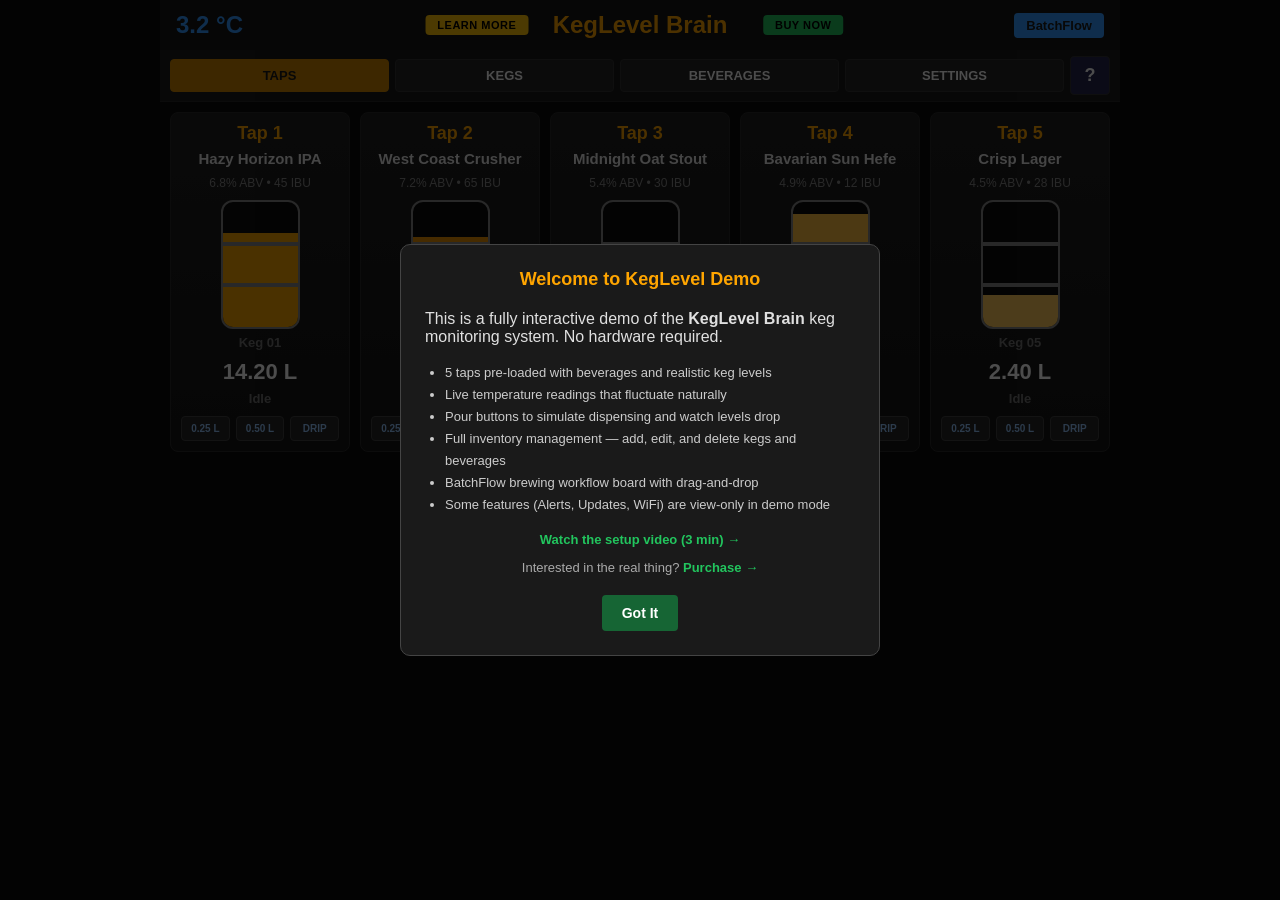
==== commit 73d7a159: "Added optional pour logs for scheduled notifications" ====
--- a/index.html
+++ b/index.html
@@ -277,6 +277,12 @@
               <option value="daily" selected>Daily</option>
               <option value="weekly">Weekly</option>
             </select>
+            <label class="alerts-sub-label">Include Pour Log Summary</label>
+            <div class="alerts-checkbox-group">
+              <label class="alerts-checkbox"><input type="checkbox" id="alerts-log-by-day" disabled /> Summary by Day</label>
+              <label class="alerts-checkbox"><input type="checkbox" id="alerts-log-by-tap" disabled /> Summary by Tap</label>
+              <label class="alerts-checkbox"><input type="checkbox" id="alerts-log-detailed" disabled /> Detailed</label>
+            </div>
           </div>
           <div class="alerts-section">
             <h3>Conditional Notifications</h3>
--- a/style.css
+++ b/style.css
@@ -1034,6 +1034,34 @@
   margin: 4px 0;
 }
 
+.alerts-sub-label {
+  margin-top: 16px !important;
+}
+
+.alerts-checkbox-group {
+  display: flex;
+  flex-direction: column;
+  gap: 6px;
+  margin-top: 6px;
+}
+
+.alerts-checkbox {
+  display: flex !important;
+  align-items: center;
+  gap: 8px;
+  margin: 0 !important;
+  font-size: 14px !important;
+  color: #ccc !important;
+  cursor: pointer;
+}
+
+.alerts-checkbox input[type="checkbox"] {
+  width: 16px;
+  height: 16px;
+  accent-color: #ffa500;
+  cursor: pointer;
+}
+
 .btn-secondary {
   margin-top: 16px;
   padding: 10px 20px;
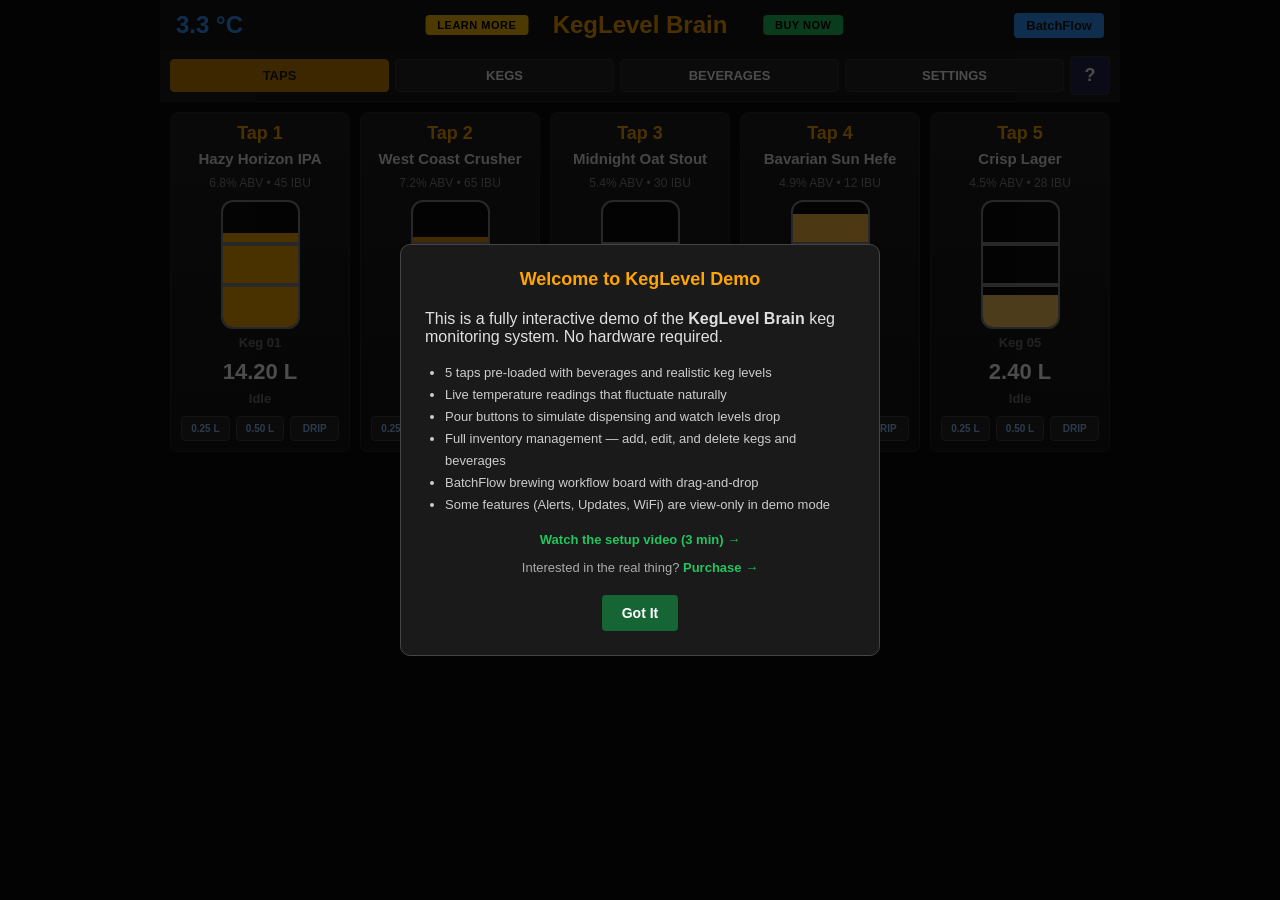
==== commit e3d5ae53: "Notifications screen auto-saves" ====
--- a/index.html
+++ b/index.html
@@ -209,7 +209,6 @@
       </div>
       <div id="settings-sub-actions" class="sub-action-bar hidden">
         <button id="settings-alerts-test" class="sub-btn hidden" disabled>TEST SEND</button>
-        <button id="settings-alerts-save" class="sub-btn hidden" disabled>SAVE</button>
         <button id="settings-check" class="sub-btn hidden" disabled>CHECK</button>
         <button id="settings-install" class="sub-btn hidden" disabled>INSTALL</button>
         <button id="settings-restart" class="sub-btn sub-btn-reload hidden" disabled>RELOAD</button>
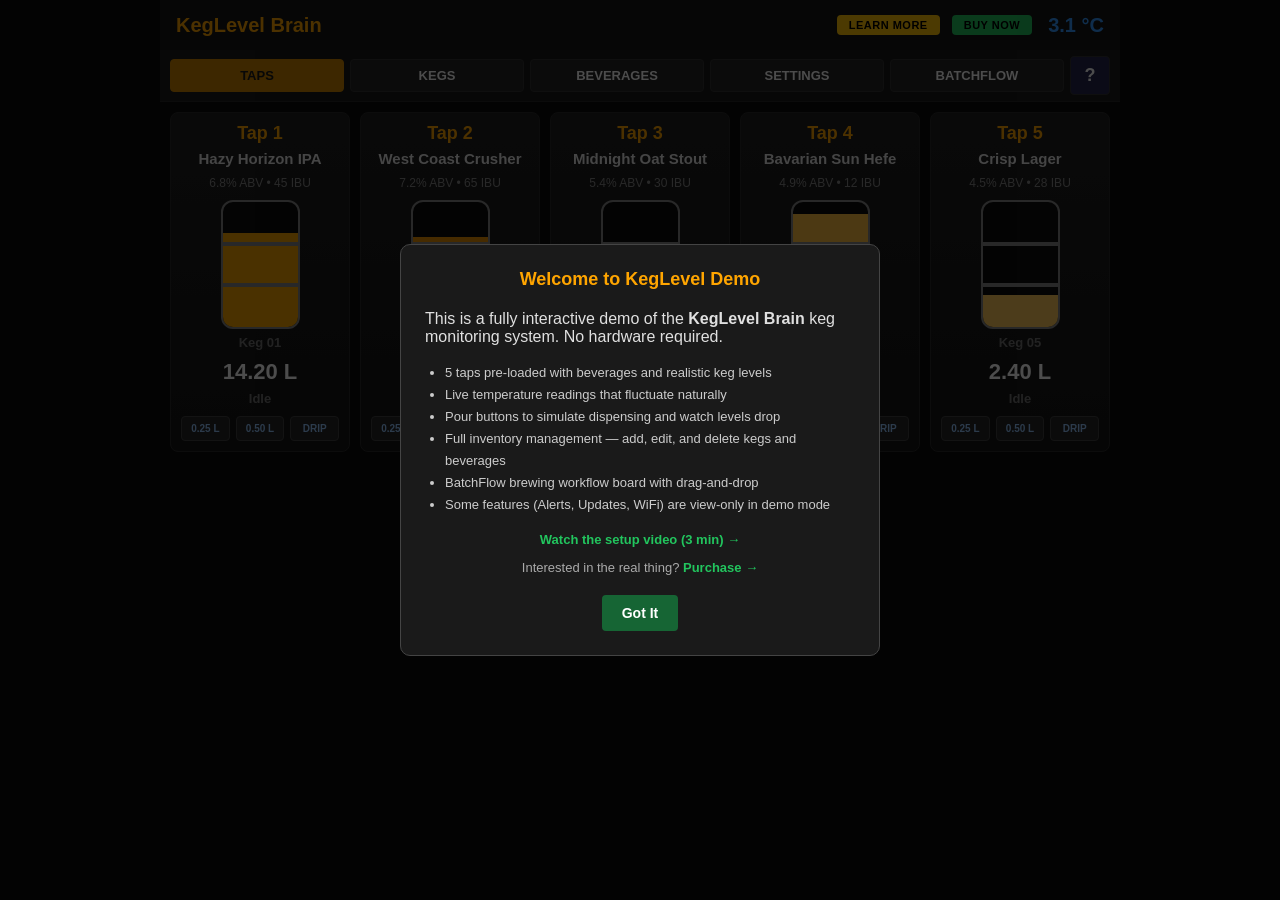
==== commit 27823424: "Match UX to production app" ====
--- a/index.html
+++ b/index.html
@@ -13,11 +13,12 @@
   <div id="app">
     <!-- Main header -->
     <header class="main-header">
+      <h1 id="brand">KegLevel Brain</h1>
+      <div class="demo-badges-row">
+        <a class="btn-learn-more" href="https://www.youtube.com/watch?v=PLACEHOLDER" target="_blank">LEARN MORE</a>
+        <a class="btn-purchase" href="https://keglevelmonitor.github.io/keglevel-demo/purchase.html" target="_blank">BUY NOW</a>
+      </div>
       <span id="temp" class="temp"></span>
-      <a class="btn-learn-more demo-badge-left" href="https://www.youtube.com/watch?v=PLACEHOLDER" target="_blank">LEARN MORE</a>
-      <h1 id="brand">KegLevel Brain</h1>
-      <a class="btn-purchase demo-badge-right" href="https://keglevelmonitor.github.io/keglevel-demo/purchase.html" target="_blank">BUY NOW</a>
-      <button class="btn-batchflow" id="btn-batchflow">BatchFlow</button>
     </header>
     <input type="hidden" id="pico-ip" />
 
@@ -27,6 +28,7 @@
       <button id="btn-nav-kegs" class="nav-btn">KEGS</button>
       <button id="btn-nav-beverages" class="nav-btn">BEVERAGES</button>
       <button id="btn-nav-settings" class="nav-btn">SETTINGS</button>
+      <button id="btn-batchflow" class="nav-btn">BATCHFLOW</button>
       <button class="help-btn" title="Help">?</button>
     </nav>
 
@@ -291,6 +293,8 @@
             <input type="range" id="alerts-low-temp" min="27" max="45" step="1" value="33" disabled />
             <label>High Temp Alert <span id="alerts-high-temp-label">(45 °F)</span></label>
             <input type="range" id="alerts-high-temp" min="0" max="61" step="1" value="45" disabled />
+            <label>Low Gas Alert <span id="alerts-low-gas-label">(OFF)</span></label>
+            <input type="range" id="alerts-low-gas" min="0" max="20" step="1" value="0" disabled />
           </div>
         </div>
         <!-- UPDATES tab -->
--- a/style.css
+++ b/style.css
@@ -74,55 +74,42 @@
   color: #737373;
 }
 
-/* Main header — matches Pico app: solid black bar, centered title, blue temp */
+/* Main header — title left, demo badges center, temp right */
 .main-header {
   display: flex;
-  justify-content: center;
   align-items: center;
   padding: 0 16px;
   height: 50px;
   background: #141414;
-  position: relative;
   flex-shrink: 0;
 }
 
 .main-header h1 {
   margin: 0;
-  font-size: 24px;
+  font-size: 20px;
   font-weight: 700;
   color: #ffa500;
-  position: absolute;
-  left: 50%;
-  transform: translateX(-50%);
-}
-
-.main-header.offline h1 {
-  color: #f87171;
-}
-
-.main-header.searching h1 {
-  color: #737373;
-}
-
-.btn-batchflow {
+  white-space: nowrap;
+  transition: color 0.3s;
+}
+
+.main-header:not(.connected) h1 {
+  color: #999;
+}
+
+.demo-badges-row {
+  display: flex;
   margin-left: auto;
-  padding: 5px 12px;
-  border: none;
-  border-radius: 4px;
-  background: #3399ff;
-  color: #1a1a1a;
-  font-size: 13px;
-  font-weight: 700;
-  cursor: pointer;
+  gap: 12px;
+  padding-right: 16px;
+  align-items: center;
+}
+
+.temp {
+  font-size: 20px;
+  font-weight: 700;
+  color: #3399ff;
   white-space: nowrap;
-}
-.btn-batchflow:hover { background: #5cb0ff; }
-
-.temp {
-  font-size: 24px;
-  font-weight: 700;
-  color: #3399ff;
-  margin-right: auto;
 }
 
 /* Screens */
@@ -887,7 +874,7 @@
 }
 
 .main-header.standalone h1 {
-  border: 2px solid #ffa500;
+  border: 2px solid currentColor;
   border-radius: 6px;
   padding: 2px 14px;
 }
@@ -1381,27 +1368,6 @@
 }
 
 /* Demo badge & notice */
-.demo-badge {
-  background: #ffc107;
-  color: #000;
-  font-size: 11px;
-  font-weight: 700;
-  padding: 2px 8px;
-  border-radius: 4px;
-  letter-spacing: 1px;
-  vertical-align: middle;
-  flex-shrink: 0;
-  position: absolute;
-  z-index: 1;
-}
-.demo-badge-left {
-  left: 33%;
-  transform: translateX(-50%);
-}
-.demo-badge-right {
-  right: 33%;
-  transform: translateX(50%);
-}
 .demo-disabled {
   opacity: 0.45;
   pointer-events: none;
@@ -1417,8 +1383,7 @@
   border-radius: 4px;
   letter-spacing: 0.5px;
   text-decoration: none;
-  position: absolute;
-  z-index: 1;
+  white-space: nowrap;
   cursor: pointer;
   transition: background 0.15s;
 }
@@ -1436,8 +1401,7 @@
   border-radius: 4px;
   letter-spacing: 0.5px;
   text-decoration: none;
-  position: absolute;
-  z-index: 1;
+  white-space: nowrap;
   cursor: pointer;
   transition: background 0.15s;
 }
